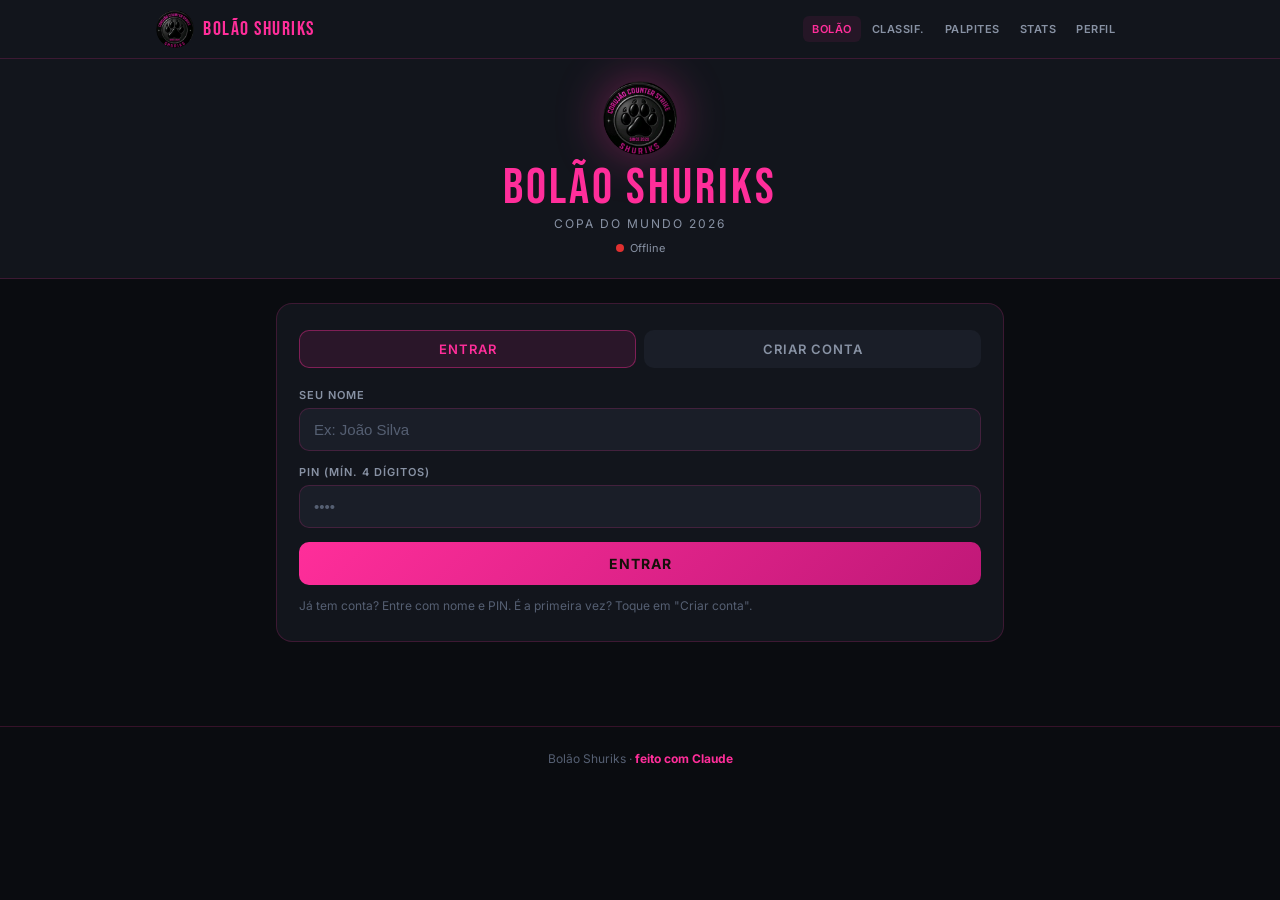
==== index.html @ 7de05592 "Add files via upload" ====
<!DOCTYPE html>
<html lang="pt-BR">
<head>
<meta charset="UTF-8">
<meta name="viewport" content="width=device-width, initial-scale=1.0">
<title>Bolão Shuriks</title>
<link href="https://fonts.googleapis.com/css2?family=Bebas+Neue&family=Inter:wght@400;500;600;700&family=Oswald:wght@400;500;600;700&display=swap" rel="stylesheet">
<style>
:root{
  --gold:#FF2E9A;--gold-light:#FF6FC0;--gold-dark:#C01878;
  --bg:#0a0c10;--bg2:#12151c;--bg3:#1a1e28;--bg4:#222738;
  --border:rgba(255,46,154,0.18);--border-strong:rgba(255,46,154,0.4);
  --text:#f0f0f0;--text-muted:#8892a4;--text-dim:#555f72;
  --green:#22c55e;--red:#e03030;
}
*,*::before,*::after{box-sizing:border-box;margin:0;padding:0}
body{background:var(--bg);color:var(--text);font-family:'Inter',sans-serif;min-height:100vh}
.site-header{background:var(--bg2);border-bottom:1px solid var(--border);position:sticky;top:0;z-index:100}
.header-inner{max-width:1000px;margin:0 auto;padding:0 16px;display:flex;align-items:center;justify-content:space-between;height:58px}
.logo{display:flex;align-items:center;gap:9px;text-decoration:none}
.logo-img{width:38px;height:38px;border-radius:50%;object-fit:cover}
.logo-text{font-family:'Bebas Neue',sans-serif;font-size:20px;letter-spacing:1.5px;color:var(--gold)}
nav{display:flex;gap:2px}
nav a{color:var(--text-muted);text-decoration:none;font-size:11px;font-weight:600;padding:6px 9px;border-radius:6px;text-transform:uppercase;letter-spacing:.5px}
nav a:hover,nav a.active{color:var(--gold);background:rgba(255,46,154,0.08)}

.hero{background:var(--bg2);border-bottom:1px solid var(--border);padding:22px 20px;text-align:center}
.hero-logo{width:74px;height:74px;border-radius:50%;object-fit:cover;margin:0 auto 8px;display:block;filter:drop-shadow(0 0 24px rgba(255,46,154,.4))}
.hero-title{font-family:'Bebas Neue',sans-serif;font-size:clamp(30px,6vw,50px);letter-spacing:3px;color:var(--gold);line-height:1}
.hero-sub{font-size:12px;color:var(--text-muted);letter-spacing:2px;text-transform:uppercase;margin-top:3px}
.live-badge{display:inline-flex;align-items:center;gap:6px;font-size:11px;color:var(--text-muted);margin-top:10px}
.live-dot{width:8px;height:8px;border-radius:50%;background:#555}

.main{max-width:760px;margin:0 auto;padding:24px 16px 60px}

.auth-card{background:var(--bg2);border:1px solid var(--border);border-radius:16px;padding:26px 22px;margin-bottom:24px}
.auth-tabs{display:flex;gap:8px;margin-bottom:20px}
.auth-tab{flex:1;text-align:center;padding:10px;border-radius:10px;font-size:13px;font-weight:600;text-transform:uppercase;letter-spacing:1px;cursor:pointer;background:var(--bg3);color:var(--text-muted);border:1px solid transparent}
.auth-tab.active{background:rgba(255,46,154,0.1);color:var(--gold);border-color:var(--border-strong)}
.field{margin-bottom:14px}
.field label{font-size:11px;font-weight:600;letter-spacing:1px;text-transform:uppercase;color:var(--text-muted);display:block;margin-bottom:6px}
.field input{width:100%;background:var(--bg3);border:1px solid var(--border);border-radius:10px;padding:12px 14px;color:var(--text);font-size:15px;outline:none}
.field input:focus{border-color:var(--border-strong)}
.field input::placeholder{color:var(--text-dim)}
.btn{width:100%;background:linear-gradient(135deg,var(--gold),var(--gold-dark));color:#15110a;border:none;border-radius:10px;padding:13px;font-size:14px;font-weight:700;text-transform:uppercase;letter-spacing:1px;cursor:pointer;font-family:'Inter',sans-serif}
.btn:disabled{opacity:.5;cursor:default}
.btn-ghost{background:none;border:1px solid var(--border);color:var(--text-muted)}
.auth-hint{font-size:12px;color:var(--text-dim);margin-top:12px;line-height:1.5}

.user-banner{display:flex;align-items:center;justify-content:space-between;background:var(--bg2);border:1px solid var(--border);border-radius:14px;padding:13px 16px;margin-bottom:14px}
.user-info{display:flex;align-items:center;gap:11px}
.user-avatar{width:40px;height:40px;border-radius:50%;background:var(--bg4);display:flex;align-items:center;justify-content:center;font-family:'Oswald',sans-serif;font-weight:700;color:var(--gold);font-size:14px;overflow:hidden}
.user-avatar img{width:100%;height:100%;object-fit:cover}
.user-nome{font-weight:600;font-size:15px}
.user-sub{font-size:12px;color:var(--text-muted)}
.btn-sair{background:none;border:1px solid var(--border);color:var(--text-muted);border-radius:8px;padding:7px 13px;font-size:12px;cursor:pointer}

.countdown{background:linear-gradient(135deg,rgba(255,46,154,.12),rgba(255,46,154,.03));border:1px solid var(--border-strong);border-radius:12px;padding:12px 16px;margin-bottom:16px;display:flex;align-items:center;justify-content:space-between;gap:10px}
.cd-l{font-size:11px;color:var(--text-muted);text-transform:uppercase;letter-spacing:1px}
.cd-jogo{font-size:13px;font-weight:600;margin-top:2px}
.cd-time{font-family:'Bebas Neue',sans-serif;font-size:30px;color:var(--gold);line-height:1;letter-spacing:1px;white-space:nowrap}
.regras{background:var(--bg2);border:1px solid var(--border);border-radius:12px;padding:0 16px;margin-bottom:16px}
.regras summary{cursor:pointer;padding:13px 0;font-size:13px;font-weight:600;color:var(--gold);list-style:none}
.regras summary::-webkit-details-marker{display:none}
.regras ul{margin:0 0 14px 18px;padding:0}
.regras li{font-size:13px;color:var(--text-muted);line-height:1.6;margin-bottom:4px}
.regras li strong{color:var(--text)}

.filtros{display:flex;gap:7px;flex-wrap:wrap;margin-bottom:16px;align-items:center}
.chip{padding:7px 13px;border-radius:20px;font-size:12px;font-weight:600;cursor:pointer;background:var(--bg3);color:var(--text-muted);border:1px solid transparent}
.chip.active{background:rgba(255,46,154,0.12);color:var(--gold);border-color:var(--border-strong)}
.chip .cnt{opacity:.7;font-weight:400}
.sel-rod{margin-left:auto;background:var(--bg3);border:1px solid var(--border);border-radius:20px;padding:7px 12px;color:var(--text);font-size:12px;outline:none}

.jogo-card{background:var(--bg2);border:1px solid var(--border);border-radius:12px;padding:13px 15px;margin-bottom:10px;transition:border-color .15s}
.jogo-card.clik{cursor:pointer}
.jogo-card.clik:hover{border-color:var(--border-strong)}
.jogo-top{display:flex;justify-content:space-between;align-items:center;margin-bottom:10px}
.jogo-meta{font-size:11px;color:var(--text-muted);letter-spacing:.3px}
.jogo-status{font-size:10px;font-weight:700;text-transform:uppercase;letter-spacing:1px;padding:3px 8px;border-radius:20px}
.st-aberto{background:rgba(34,197,94,0.12);color:var(--green)}
.st-feito{background:rgba(255,46,154,0.12);color:var(--gold)}
.st-fechado{background:rgba(136,146,164,0.12);color:var(--text-muted)}
.jogo-times{display:grid;grid-template-columns:1fr auto 1fr;align-items:center;gap:10px}
.time{display:flex;align-items:center;gap:8px;min-width:0}
.time.t2{flex-direction:row-reverse;text-align:right}
.time img{width:26px;height:auto;border-radius:2px;flex-shrink:0}
.time-nome{font-size:14px;font-weight:500;white-space:nowrap;overflow:hidden;text-overflow:ellipsis}
.jogo-vs{font-family:'Bebas Neue',sans-serif;font-size:16px;color:var(--text-dim)}
.jogo-meu-palpite{margin-top:10px;font-size:12px;color:var(--gold);text-align:center;font-weight:600}
.jogo-meu-palpite .edit{color:var(--text-muted);font-weight:400}
.empty{text-align:center;color:var(--text-muted);padding:30px;font-size:14px}
.sec-title{font-family:'Oswald',sans-serif;font-size:16px;font-weight:600;margin:22px 0 10px;display:flex;align-items:center;gap:8px}
.sec-title::before{content:'';width:3px;height:16px;background:var(--gold);border-radius:2px}

.overlay{position:fixed;inset:0;background:rgba(0,0,0,.8);z-index:200;display:none;align-items:center;justify-content:center;padding:18px}
.overlay.open{display:flex}
.modal{background:var(--bg2);border:1px solid var(--border-strong);border-radius:16px;width:100%;max-width:420px;padding:24px;animation:up .2s ease}
@keyframes up{from{transform:translateY(16px);opacity:0}to{transform:translateY(0);opacity:1}}
.modal-times{display:grid;grid-template-columns:1fr auto 1fr;align-items:center;gap:8px;margin:8px 0 22px}
.modal-time{text-align:center}
.modal-time img{width:46px;height:auto;border-radius:3px;margin-bottom:6px}
.modal-time-nome{font-size:13px;font-weight:600}
.placar-inputs{display:flex;align-items:center;justify-content:center;gap:14px;margin-bottom:22px}
.placar-input{width:64px;height:72px;text-align:center;font-family:'Bebas Neue',sans-serif;font-size:42px;background:var(--bg3);border:1px solid var(--border);border-radius:12px;color:var(--gold);outline:none}
.placar-input:focus{border-color:var(--gold)}
.placar-x{font-family:'Bebas Neue',sans-serif;font-size:28px;color:var(--text-dim)}
.modal-titulo{font-family:'Oswald',sans-serif;font-size:18px;font-weight:600;text-align:center;color:var(--gold);margin-bottom:4px}
.modal-meta{font-size:12px;color:var(--text-muted);text-align:center;margin-bottom:8px}
.modal-btns{display:flex;gap:10px}

.toast{position:fixed;bottom:24px;left:50%;transform:translateX(-50%) translateY(20px);background:var(--bg4);border:1px solid var(--border);color:var(--text);padding:13px 20px;border-radius:10px;font-size:14px;z-index:300;opacity:0;transition:all .25s;pointer-events:none;max-width:90vw;text-align:center}
.toast.show{opacity:1;transform:translateX(-50%) translateY(0)}
.toast.error{border-color:var(--red);color:#ffb4b4}
.toast.ok{border-color:var(--green);color:#b4ffc4}
footer{border-top:1px solid var(--border);text-align:center;padding:24px;font-size:12px;color:var(--text-dim)}
@media(max-width:520px){nav a.opt{display:none}.time-nome{font-size:13px}}
</style>
</head>
<body>
<header class="site-header">
  <div class="header-inner">
    <a class="logo" href="index.html"><img class="logo-img" src="shuriks-logo.png" alt="Shuriks"><div class="logo-text" id="logo-text">Bolão Shuriks</div></a>
    <nav>
      <a href="index.html" class="active">Bolão</a>
      <a href="home.html" class="opt">Classif.</a>
      <a href="palpites.html" class="opt">Palpites</a>
      <a href="stats.html" class="opt">Stats</a>
      <a href="perfil.html" class="opt">Perfil</a>
    </nav>
  </div>
</header>

<section class="hero">
  <img class="hero-logo" src="shuriks-logo.png" alt="Shuriks">
  <div class="hero-title" id="hero-title">Bolão Shuriks</div>
  <div class="hero-sub">Copa do Mundo 2026</div>
  <div class="live-badge"><span class="live-dot"></span><span id="live-text">Conectando...</span></div>
</section>

<div class="main">
  <div id="auth-area" class="auth-card">
    <div class="auth-tabs">
      <div class="auth-tab active" id="tab-login" onclick="trocarTab('login')">Entrar</div>
      <div class="auth-tab" id="tab-reg" onclick="trocarTab('reg')">Criar conta</div>
    </div>
    <div class="field"><label>Seu nome</label><input id="in-nome" placeholder="Ex: João Silva" autocomplete="off"></div>
    <div class="field"><label>PIN (mín. 4 dígitos)</label><input id="in-pin" type="password" inputmode="numeric" placeholder="••••" autocomplete="off"></div>
    <button class="btn" id="btn-auth" onclick="enviarAuth()">Entrar</button>
    <div class="auth-hint" id="auth-hint">Já tem conta? Entre com nome e PIN. É a primeira vez? Toque em "Criar conta".</div>
  </div>

  <div id="logged-area" style="display:none">
    <div class="user-banner">
      <div class="user-info">
        <div class="user-avatar" id="user-avatar">?</div>
        <div><div class="user-nome" id="user-nome">—</div><div class="user-sub" id="user-sub">conectado</div></div>
      </div>
      <button class="btn-sair" onclick="sair()">Sair</button>
    </div>

    <details class="regras">
      <summary>📋 Como funciona o bolão (toque pra abrir)</summary>
      <ul>
        <li>Você pode <strong>editar seu palpite até o jogo começar</strong>. Depois que apita, trava.</li>
        <li>Os <strong>palpites dos outros só aparecem depois</strong> que o jogo fecha.</li>
        <li><strong>Placar exato = 7 pontos</strong> · acertar só o vencedor/empate = <strong>3</strong> · cada gol certo de um time = <strong>+1</strong>.</li>
        <li>A classificação <strong>vale a partir do dia 18/06</strong> (1º jogo que conta: Tchéquia × África do Sul).</li>
      </ul>
    </details>

    <div id="countdown" class="countdown" style="display:none">
      <div><div class="cd-l">Fecha em</div><div class="cd-jogo" id="cd-jogo">—</div></div>
      <div class="cd-time" id="cd-time">--:--:--</div>
    </div>

    <div class="filtros">
      <div class="chip active" data-f="pendentes" onclick="setFiltro('pendentes')">Pendentes <span class="cnt" id="c-pend"></span></div>
      <div class="chip" data-f="abertos" onclick="setFiltro('abertos')">Abertos <span class="cnt" id="c-abert"></span></div>
      <div class="chip" data-f="fechados" onclick="setFiltro('fechados')">Encerrados</div>
      <select class="sel-rod" id="sel-rod" onchange="renderJogos()">
        <option value="0">Todas rodadas</option>
        <option value="1">Rodada 1</option>
        <option value="2">Rodada 2</option>
        <option value="3">Rodada 3</option>
      </select>
    </div>

    <div id="lista-jogos"></div>
  </div>
</div>

<div class="overlay" id="overlay" onclick="fecharModal(event)">
  <div class="modal">
    <div class="modal-titulo" id="m-titulo">Seu palpite</div>
    <div class="modal-meta" id="m-meta">—</div>
    <div class="modal-times">
      <div class="modal-time"><img id="m-flag1"><div class="modal-time-nome" id="m-nome1"></div></div>
      <div class="placar-x">×</div>
      <div class="modal-time"><img id="m-flag2"><div class="modal-time-nome" id="m-nome2"></div></div>
    </div>
    <div class="placar-inputs">
      <input class="placar-input" id="m-g1" type="number" min="0" max="20" value="0">
      <div class="placar-x">×</div>
      <input class="placar-input" id="m-g2" type="number" min="0" max="20" value="0">
    </div>
    <div class="modal-btns">
      <button class="btn btn-ghost" onclick="fecharModalBtn()">Cancelar</button>
      <button class="btn" id="m-confirmar" onclick="confirmarPalpite()">Confirmar</button>
    </div>
  </div>
</div>

<div class="toast" id="toast"></div>
<footer>Bolão Shuriks · <strong style="color:var(--gold)">feito com Claude</strong></footer>

<script>
const SHEETS_URL = 'https://script.google.com/macros/s/AKfycbyr5fXwBeGQKntrZv4L6WjkCSCYG5d3rlIrV85_i_wO_VZpb-SVhRmub7aVYCj0KPMDtA/exec';
const FLAGS = {
  'México':'mx','África do Sul':'za','Coreia do Sul':'kr','Canadá':'ca','Estados Unidos':'us',
  'Paraguai':'py','Austrália':'au','Catar':'qa','Suíça':'ch','Brasil':'br','Marrocos':'ma',
  'Haiti':'ht','Escócia':'gb-sct','Alemanha':'de','Curaçao':'cw','Holanda':'nl','Japão':'jp',
  'Costa do Marfim':'ci','Equador':'ec','Tunísia':'tn','Espanha':'es','Cabo Verde':'cv',
  'Bélgica':'be','Egito':'eg','Arábia Saudita':'sa','Uruguai':'uy','Irã':'ir','Nova Zelândia':'nz',
  'Argentina':'ar','Argélia':'dz','França':'fr','Senegal':'sn','Noruega':'no','Áustria':'at',
  'Jordânia':'jo','Portugal':'pt','Inglaterra':'gb-eng','Croácia':'hr','Gana':'gh','Panamá':'pa',
  'Uzbequistão':'uz','Colômbia':'co','Itália':'it','Iraque':'iq','Dinamarca':'dk','Suécia':'se',
  'Polônia':'pl','Tchéquia':'cz','Bósnia e Herzegovina':'ba','Turquia':'tr','Bolívia':'bo',
  'Nova Caledônia':'nc','Jamaica':'jm','RD Congo':'cd',
};
function flag(t,s=26){const c=FLAGS[(t||'').trim()];if(!c)return `<span style="display:inline-block;width:${s}px;text-align:center;font-size:${s-4}px">🏳️</span>`;return `<img src="https://flagcdn.com/w40/${c}.png" style="width:${s}px;height:auto;border-radius:2px">`;}
function flagSrc(t){const c=FLAGS[(t||'').trim()];return c?`https://flagcdn.com/w80/${c}.png`:'';}
function esc(s){return String(s==null?'':s).replace(/[&<>"']/g,c=>({'&':'&amp;','<':'&lt;','>':'&gt;','"':'&quot;',"'":'&#39;'}[c]));}
function fotoSafe(f){f=String(f||'');return /^data:image\//.test(f)||/^https:\/\//.test(f)?f:'';}
function initials(n){const p=String(n||'').trim().split(' ');return ((p[0][0]||'?')+(p[1]?p[1][0]:'')).toUpperCase();}

let JOGOS=[], PALPITES=[], usuario=JSON.parse(localStorage.getItem('bolao_user')||'null');
let modoAuth='login', jogoAtivo=null, filtro='pendentes', cdInterval=null;

function trocarTab(m){modoAuth=m;
  document.getElementById('tab-login').classList.toggle('active',m==='login');
  document.getElementById('tab-reg').classList.toggle('active',m==='reg');
  document.getElementById('btn-auth').textContent=m==='login'?'Entrar':'Criar conta';
  document.getElementById('auth-hint').innerHTML=m==='login'?'Já tem conta? Entre com nome e PIN.':'Escolha um nome e um PIN só seu (4+ dígitos).<br><strong style="color:var(--gold)">⚠️ Use um PIN simples só deste bolão</strong> — nunca a senha do seu banco, e-mail ou redes sociais.';
}
function nomeOk(n){return n.length>=2 && n.length<=24 && !/[<>"'`\\]/.test(n);}
async function enviarAuth(){
  const nome=document.getElementById('in-nome').value.trim();
  const pin=document.getElementById('in-pin').value.trim();
  if(!nomeOk(nome)){toast('Nome inválido: use de 2 a 24 caracteres, sem símbolos.','error');return;}
  if(pin.length<4){toast('PIN precisa de pelo menos 4 dígitos.','error');return;}
  const btn=document.getElementById('btn-auth');btn.disabled=true;btn.textContent='...';
  const r=await post({action:modoAuth==='login'?'login':'registrar',nome,pin});
  btn.disabled=false;btn.textContent=modoAuth==='login'?'Entrar':'Criar conta';
  if(!r.ok){toast(r.erro||'Erro.','error');return;}
  usuario={nome:r.nome||nome,pin,foto:r.foto||''};
  localStorage.setItem('bolao_user',JSON.stringify(usuario));
  toast(modoAuth==='login'?'Bem-vindo de volta!':'Conta criada!','ok');
  await carregar(); renderLogado();
}
function sair(){usuario=null;localStorage.removeItem('bolao_user');
  document.getElementById('logged-area').style.display='none';
  document.getElementById('auth-area').style.display='block';
  document.getElementById('in-nome').value='';document.getElementById('in-pin').value='';
}

async function carregar(){
  try{
    const res=await fetch(SHEETS_URL); const d=await res.json();
    JOGOS=d.jogos||[]; PALPITES=d.palpites||[];
    if(d.config&&d.config.titulo){document.getElementById('hero-title').textContent=d.config.titulo;document.getElementById('logo-text').textContent=d.config.titulo;}
    setLive(true);
    if(usuario){renderJogos();atualizarContagem();}
  }catch(e){setLive(false);console.warn(e);}
}
function setLive(ok){document.querySelector('.live-dot').style.background=ok?'#22c55e':'#e03030';document.getElementById('live-text').textContent=ok?'Sincronizado':'Offline';}
async function post(body){
  try{const res=await fetch(SHEETS_URL,{method:'POST',headers:{'Content-Type':'text/plain'},body:JSON.stringify(body)});return await res.json();}
  catch(e){return {ok:false,erro:'Sem conexão com o servidor.'};}
}

function renderLogado(){
  document.getElementById('auth-area').style.display='none';
  document.getElementById('logged-area').style.display='block';
  document.getElementById('user-nome').textContent=usuario.nome;
  const av=document.getElementById('user-avatar');
  av.innerHTML=(fotoSafe(usuario.foto)?`<img src="${fotoSafe(usuario.foto)}">`:esc(initials(usuario.nome)));
  renderJogos();
  if(cdInterval)clearInterval(cdInterval);
  cdInterval=setInterval(atualizarContagem,1000);
  atualizarContagem();
}
function meuPalpite(num){return PALPITES.find(p=>String(p.jogo)===String(num)&&p.nome.toLowerCase()===usuario.nome.toLowerCase());}

function setFiltro(f){filtro=f;document.querySelectorAll('.chip').forEach(c=>c.classList.toggle('active',c.dataset.f===f));renderJogos();}

function cardJogo(j){
  const mp=meuPalpite(j.num);
  let statusHtml,palpiteHtml='',clik=false;
  if(j.aberto){
    if(mp){statusHtml='<span class="jogo-status st-feito">Palpitado</span>';
      palpiteHtml=`<div class="jogo-meu-palpite">Seu palpite: ${mp.gol1} × ${mp.gol2} <span class="edit">· toque pra editar</span></div>`;clik=true;}
    else{statusHtml='<span class="jogo-status st-aberto">Aberto</span>';clik=true;}
  }else{
    const fim=(j.placar1!==null&&j.placar2!==null);
    statusHtml=`<span class="jogo-status st-fechado">${fim?'Encerrado':'Fechado'}</span>`;
    const placar=fim?` · ${j.placar1} × ${j.placar2}`:'';
    if(mp)palpiteHtml=`<div class="jogo-meu-palpite">Seu palpite: ${mp.gol1} × ${mp.gol2}${placar}</div>`;
  }
  return `<div class="jogo-card ${clik?'clik':''}" ${clik?`onclick="abrirModal(${j.num})"`:''}>
    <div class="jogo-top"><span class="jogo-meta">Jogo ${j.num} · R${j.rodada} · ${j.data} · ${j.hora}</span>${statusHtml}</div>
    <div class="jogo-times">
      <div class="time t1">${flag(j.time1)}<span class="time-nome">${esc(j.time1)}</span></div>
      <span class="jogo-vs">×</span>
      <div class="time t2">${flag(j.time2)}<span class="time-nome">${esc(j.time2)}</span></div>
    </div>${palpiteHtml}</div>`;
}

function renderJogos(){
  const rod=parseInt(document.getElementById('sel-rod').value)||0;
  const abertos=JOGOS.filter(j=>j.aberto);
  const pendentes=abertos.filter(j=>!meuPalpite(j.num));
  document.getElementById('c-pend').textContent=pendentes.length?`(${pendentes.length})`:'';
  document.getElementById('c-abert').textContent=abertos.length?`(${abertos.length})`:'';

  let lista;
  if(filtro==='pendentes') lista=pendentes;
  else if(filtro==='abertos') lista=abertos;
  else lista=JOGOS.filter(j=>!j.aberto);
  if(rod) lista=lista.filter(j=>j.rodada===rod);

  const vazio={pendentes:'Você está em dia! Nenhum palpite pendente. 🎉',abertos:'Nenhum jogo aberto agora.',fechados:'Nenhum jogo encerrado ainda.'}[filtro];
  document.getElementById('lista-jogos').innerHTML = lista.length?lista.map(cardJogo).join(''):`<div class="empty">${vazio}</div>`;
}

function atualizarContagem(){
  const cd=document.getElementById('countdown');
  const prox=JOGOS.filter(j=>j.aberto&&j.kickoff).map(j=>({j,t:new Date(j.kickoff).getTime()})).filter(o=>o.t>Date.now()).sort((a,b)=>a.t-b.t)[0];
  if(!prox){cd.style.display='none';return;}
  cd.style.display='flex';
  document.getElementById('cd-jogo').textContent=`${prox.j.time1} × ${prox.j.time2}`;
  let s=Math.floor((prox.t-Date.now())/1000);
  const h=String(Math.floor(s/3600)).padStart(2,'0');s%=3600;
  const m=String(Math.floor(s/60)).padStart(2,'0');const ss=String(s%60).padStart(2,'0');
  document.getElementById('cd-time').textContent=`${h}:${m}:${ss}`;
}

function abrirModal(num){
  jogoAtivo=JOGOS.find(j=>j.num===num); if(!jogoAtivo||!jogoAtivo.aberto)return;
  const mp=meuPalpite(num);
  document.getElementById('m-titulo').textContent=mp?'Editar palpite':'Seu palpite';
  document.getElementById('m-meta').textContent=`Jogo ${jogoAtivo.num} · ${jogoAtivo.data} · ${jogoAtivo.hora}`;
  document.getElementById('m-flag1').src=flagSrc(jogoAtivo.time1);
  document.getElementById('m-flag2').src=flagSrc(jogoAtivo.time2);
  document.getElementById('m-nome1').textContent=jogoAtivo.time1;
  document.getElementById('m-nome2').textContent=jogoAtivo.time2;
  document.getElementById('m-g1').value=mp?mp.gol1:0;
  document.getElementById('m-g2').value=mp?mp.gol2:0;
  document.getElementById('overlay').classList.add('open');
}
function fecharModal(e){if(e.target===document.getElementById('overlay'))fecharModalBtn();}
function fecharModalBtn(){document.getElementById('overlay').classList.remove('open');}

async function confirmarPalpite(){
  if(!jogoAtivo||!usuario)return;
  const g1=parseInt(document.getElementById('m-g1').value)||0;
  const g2=parseInt(document.getElementById('m-g2').value)||0;
  const btn=document.getElementById('m-confirmar');btn.disabled=true;btn.textContent='Enviando...';
  const r=await post({action:'palpite',nome:usuario.nome,pin:usuario.pin,jogo:jogoAtivo.num,gol1:g1,gol2:g2});
  btn.disabled=false;btn.textContent='Confirmar';
  if(!r.ok){toast(r.erro||'Erro ao enviar.','error');return;}
  const ex=meuPalpite(jogoAtivo.num);
  if(ex){ex.gol1=g1;ex.gol2=g2;} else PALPITES.push({nome:usuario.nome,jogo:jogoAtivo.num,gol1:g1,gol2:g2});
  fecharModalBtn();
  toast(r.atualizado?'Palpite atualizado! ✅':'Palpite registrado! ✅','ok');
  renderJogos();
}

let toastT;
function toast(msg,tipo){const t=document.getElementById('toast');t.textContent=msg;t.className='toast show '+(tipo||'');clearTimeout(toastT);toastT=setTimeout(()=>t.className='toast',2800);}

(async function(){
  if(SHEETS_URL.startsWith('COLE_AQUI')){document.getElementById('live-text').textContent='Falta configurar a URL do script';return;}
  await carregar();
  if(usuario)renderLogado();
  setInterval(carregar,60000);
})();
</script>
</body>
</html>
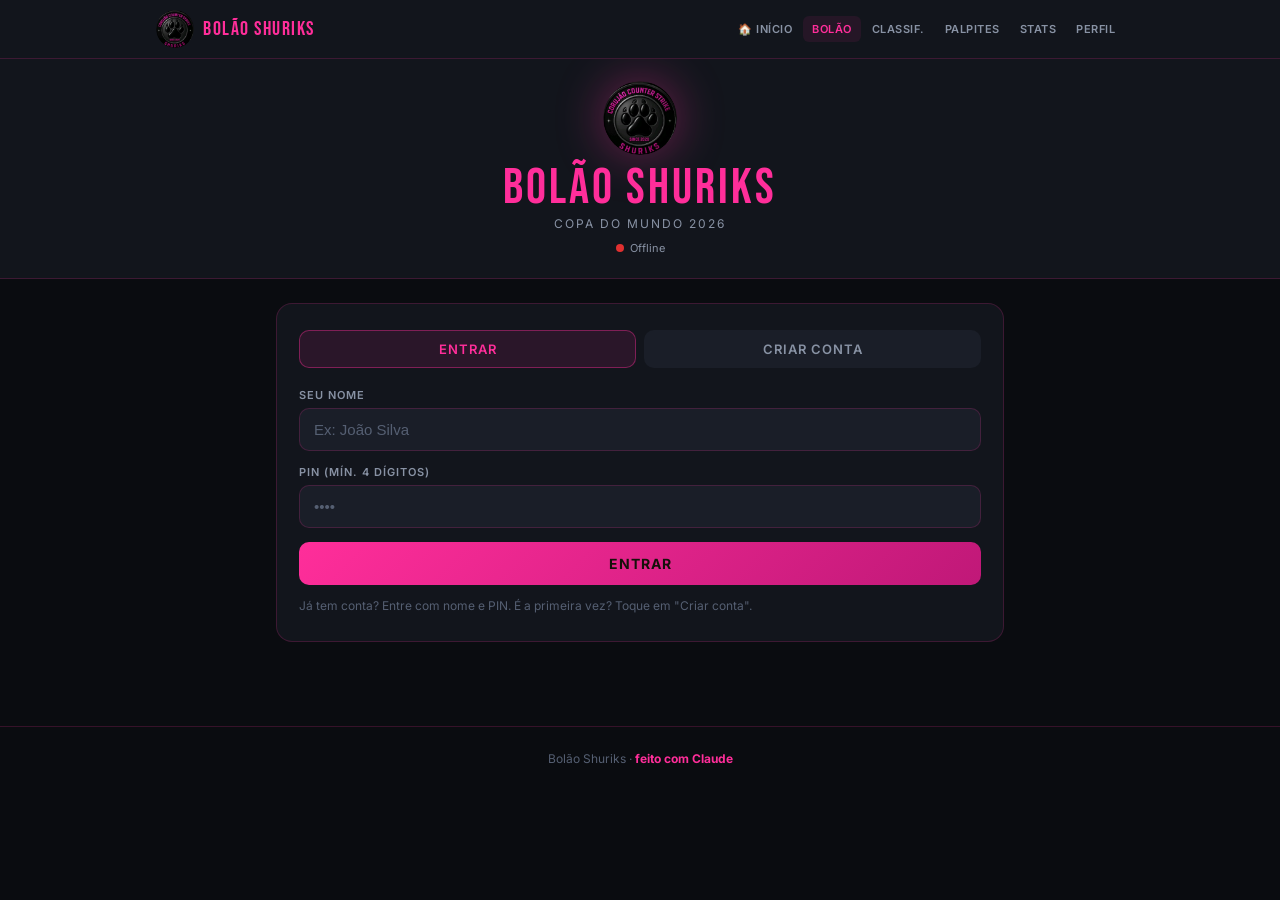
==== commit d328357e: "Add files via upload" ====
--- a/index.html
+++ b/index.html
@@ -65,6 +65,12 @@
 .regras ul{margin:0 0 14px 18px;padding:0}
 .regras li{font-size:13px;color:var(--text-muted);line-height:1.6;margin-bottom:4px}
 .regras li strong{color:var(--text)}
+.ao-vivo-sec{margin-bottom:8px}
+.jogo-card.vivo{border-color:rgba(224,48,48,.5);background:linear-gradient(135deg,rgba(224,48,48,.06),var(--bg2))}
+.vivo-badge{display:inline-flex;align-items:center;gap:5px;font-size:10px;font-weight:700;text-transform:uppercase;letter-spacing:1px;padding:3px 9px;border-radius:20px;background:rgba(224,48,48,.16);color:#ff6b6b}
+.vivo-dot{width:7px;height:7px;border-radius:50%;background:#e03030;animation:pulse 1s infinite}
+@keyframes pulse{0%,100%{opacity:1;transform:scale(1)}50%{opacity:.3;transform:scale(.8)}}
+.placar-vivo{font-family:'Bebas Neue',sans-serif;font-size:30px;color:#fff;letter-spacing:1px;white-space:nowrap;text-align:center}
 
 .filtros{display:flex;gap:7px;flex-wrap:wrap;margin-bottom:16px;align-items:center}
 .chip{padding:7px 13px;border-radius:20px;font-size:12px;font-weight:600;cursor:pointer;background:var(--bg3);color:var(--text-muted);border:1px solid transparent}
@@ -81,6 +87,7 @@
 .st-aberto{background:rgba(34,197,94,0.12);color:var(--green)}
 .st-feito{background:rgba(255,46,154,0.12);color:var(--gold)}
 .st-fechado{background:rgba(136,146,164,0.12);color:var(--text-muted)}
+.st-confirmar{background:rgba(245,180,40,0.14);color:#f5c453}
 .jogo-times{display:grid;grid-template-columns:1fr auto 1fr;align-items:center;gap:10px}
 .time{display:flex;align-items:center;gap:8px;min-width:0}
 .time.t2{flex-direction:row-reverse;text-align:right}
@@ -114,7 +121,7 @@
 .toast.error{border-color:var(--red);color:#ffb4b4}
 .toast.ok{border-color:var(--green);color:#b4ffc4}
 footer{border-top:1px solid var(--border);text-align:center;padding:24px;font-size:12px;color:var(--text-dim)}
-@media(max-width:520px){nav a.opt{display:none}.time-nome{font-size:13px}}
+@media(max-width:520px){.header-inner{height:auto;flex-wrap:wrap;padding:8px 16px;row-gap:6px}nav{width:100%;justify-content:space-between;gap:3px;overflow-x:auto}nav a{padding:6px 6px;font-size:10.5px;white-space:nowrap}.time-nome{font-size:13px}}
 </style>
 </head>
 <body>
@@ -122,6 +129,7 @@
   <div class="header-inner">
     <a class="logo" href="index.html"><img class="logo-img" src="shuriks-logo.png" alt="Shuriks"><div class="logo-text" id="logo-text">Bolão Shuriks</div></a>
     <nav>
+      <a href="inicio.html" class="opt">🏠 Início</a>
       <a href="index.html" class="active">Bolão</a>
       <a href="home.html" class="opt">Classif.</a>
       <a href="palpites.html" class="opt">Palpites</a>
@@ -168,6 +176,8 @@
         <li>A classificação <strong>vale a partir do dia 18/06</strong> (1º jogo que conta: Tchéquia × África do Sul).</li>
       </ul>
     </details>
+
+    <div id="ao-vivo-sec" class="ao-vivo-sec"></div>
 
     <div id="countdown" class="countdown" style="display:none">
       <div><div class="cd-l">Fecha em</div><div class="cd-jogo" id="cd-jogo">—</div></div>
@@ -255,8 +265,7 @@
   if(!r.ok){toast(r.erro||'Erro.','error');return;}
   usuario={nome:r.nome||nome,pin,foto:r.foto||''};
   localStorage.setItem('bolao_user',JSON.stringify(usuario));
-  toast(modoAuth==='login'?'Bem-vindo de volta!':'Conta criada!','ok');
-  await carregar(); renderLogado();
+  location.href='inicio.html';
 }
 function sair(){usuario=null;localStorage.removeItem('bolao_user');
   document.getElementById('logged-area').style.display='none';
@@ -264,14 +273,15 @@
   document.getElementById('in-nome').value='';document.getElementById('in-pin').value='';
 }
 
+let jaCarregou=false;
 async function carregar(){
   try{
     const res=await fetch(SHEETS_URL); const d=await res.json();
     JOGOS=d.jogos||[]; PALPITES=d.palpites||[];
     if(d.config&&d.config.titulo){document.getElementById('hero-title').textContent=d.config.titulo;document.getElementById('logo-text').textContent=d.config.titulo;}
-    setLive(true);
+    jaCarregou=true; setLive(true);
     if(usuario){renderJogos();atualizarContagem();}
-  }catch(e){setLive(false);console.warn(e);}
+  }catch(e){if(!jaCarregou)setLive(false);console.warn(e);}
 }
 function setLive(ok){document.querySelector('.live-dot').style.background=ok?'#22c55e':'#e03030';document.getElementById('live-text').textContent=ok?'Sincronizado':'Offline';}
 async function post(body){
@@ -303,8 +313,12 @@
     else{statusHtml='<span class="jogo-status st-aberto">Aberto</span>';clik=true;}
   }else{
     const fim=(j.placar1!==null&&j.placar2!==null);
-    statusHtml=`<span class="jogo-status st-fechado">${fim?'Encerrado':'Fechado'}</span>`;
-    const placar=fim?` · ${j.placar1} × ${j.placar2}`:'';
+    if(fim && !j.confirmado){
+      statusHtml='<span class="jogo-status st-confirmar">⏳ A confirmar</span>';
+    }else{
+      statusHtml=`<span class="jogo-status st-fechado">${fim?'Encerrado':'Fechado'}</span>`;
+    }
+    const placar=fim?` · ${j.placar1} × ${j.placar2}${(fim&&!j.confirmado)?' (a confirmar)':''}`:'';
     if(mp)palpiteHtml=`<div class="jogo-meu-palpite">Seu palpite: ${mp.gol1} × ${mp.gol2}${placar}</div>`;
   }
   return `<div class="jogo-card ${clik?'clik':''}" ${clik?`onclick="abrirModal(${j.num})"`:''}>
@@ -326,11 +340,29 @@
   let lista;
   if(filtro==='pendentes') lista=pendentes;
   else if(filtro==='abertos') lista=abertos;
-  else lista=JOGOS.filter(j=>!j.aberto);
+  else lista=JOGOS.filter(j=>!j.aberto && j.status!=='ao vivo');
   if(rod) lista=lista.filter(j=>j.rodada===rod);
 
   const vazio={pendentes:'Você está em dia! Nenhum palpite pendente. 🎉',abertos:'Nenhum jogo aberto agora.',fechados:'Nenhum jogo encerrado ainda.'}[filtro];
   document.getElementById('lista-jogos').innerHTML = lista.length?lista.map(cardJogo).join(''):`<div class="empty">${vazio}</div>`;
+  renderAoVivo();
+}
+
+function renderAoVivo(){
+  const vivos=JOGOS.filter(j=>j.status==='ao vivo');
+  const el=document.getElementById('ao-vivo-sec');
+  if(!vivos.length){el.innerHTML='';return;}
+  el.innerHTML='<div class="sec-title" style="color:#ff6b6b">🔴 Ao vivo agora</div>'+vivos.map(j=>{
+    const s1=j.vivo1==null?0:j.vivo1, s2=j.vivo2==null?0:j.vivo2;
+    const min=j.minuto?(/^\d+$/.test(j.minuto)?j.minuto+"'":esc(j.minuto)):'';
+    return `<div class="jogo-card vivo">
+      <div class="jogo-top"><span class="jogo-meta">Jogo ${j.num} · R${j.rodada}</span><span class="vivo-badge"><span class="vivo-dot"></span>Ao vivo ${min}</span></div>
+      <div class="jogo-times">
+        <div class="time t1">${flag(j.time1)}<span class="time-nome">${esc(j.time1)}</span></div>
+        <span class="placar-vivo">${s1} × ${s2}</span>
+        <div class="time t2">${flag(j.time2)}<span class="time-nome">${esc(j.time2)}</span></div>
+      </div></div>`;
+  }).join('');
 }
 
 function atualizarContagem(){
@@ -381,9 +413,9 @@
 
 (async function(){
   if(SHEETS_URL.startsWith('COLE_AQUI')){document.getElementById('live-text').textContent='Falta configurar a URL do script';return;}
+  if(usuario)renderLogado();   // mostra a área logada NA HORA (sem flash de login no celular)
   await carregar();
-  if(usuario)renderLogado();
-  setInterval(carregar,60000);
+  setInterval(carregar,30000);
 })();
 </script>
 </body>
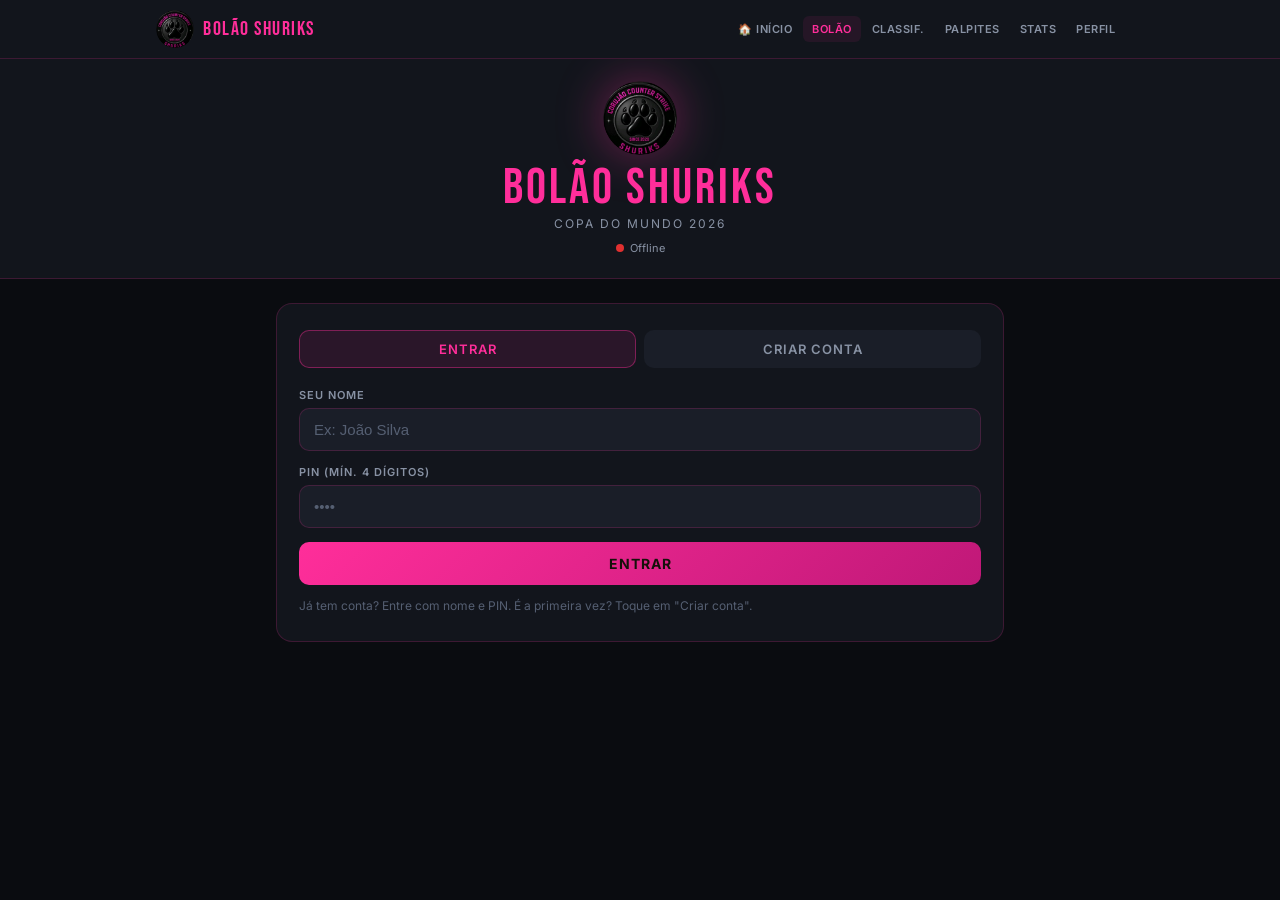
==== commit de0b8752: "Add files via upload" ====
--- a/index.html
+++ b/index.html
@@ -115,6 +115,23 @@
 .modal-titulo{font-family:'Oswald',sans-serif;font-size:18px;font-weight:600;text-align:center;color:var(--gold);margin-bottom:4px}
 .modal-meta{font-size:12px;color:var(--text-muted);text-align:center;margin-bottom:8px}
 .modal-btns{display:flex;gap:10px}
+.palp-lista{display:flex;flex-direction:column;gap:7px;max-height:52vh;overflow-y:auto;margin-top:4px}
+.palp-row{display:flex;align-items:center;gap:10px;background:var(--bg3);border:1px solid var(--border);border-radius:10px;padding:9px 12px}
+.palp-nome{flex:1;min-width:0;font-size:14px;font-weight:600;white-space:nowrap;overflow:hidden;text-overflow:ellipsis}
+.palp-nome em{color:var(--gold);font-style:normal;font-size:11px;margin-left:5px;font-weight:700}
+.palp-pts{font-size:11px;color:var(--text-muted);margin-left:7px;font-weight:400}
+.palp-placar{font-family:'Bebas Neue',sans-serif;font-size:22px;color:#fff;letter-spacing:1px;white-space:nowrap}
+.palp-vazio{font-size:13px;color:var(--text-muted);text-align:center;padding:18px}
+.vivo-toque{font-size:10px;color:#ff8a8a;text-align:center;margin-top:7px;letter-spacing:.3px}
+.gols{margin-top:9px;display:flex;flex-direction:column;gap:4px;border-top:1px solid var(--border);padding-top:8px}
+.gol-l{font-size:12px;display:flex;align-items:center;gap:7px;color:#fff}
+.gol-l img{flex-shrink:0}
+.gol-l span{color:#ffc9e6}
+.modal-gols{display:grid;grid-template-columns:1fr 1fr;gap:10px;margin:2px 0 16px}
+.mg-time{background:var(--bg3);border:1px solid var(--border);border-radius:10px;padding:10px 11px;font-size:12px;font-weight:600}
+.mg-list{margin-top:5px;font-weight:400;color:var(--text-muted);font-size:11px;line-height:1.6}
+.mg-list .g{display:block}
+.palp-sub{font-family:'Oswald',sans-serif;font-size:12px;font-weight:600;text-transform:uppercase;letter-spacing:1px;color:var(--gold);margin:0 0 9px}
 
 .toast{position:fixed;bottom:24px;left:50%;transform:translateX(-50%) translateY(20px);background:var(--bg4);border:1px solid var(--border);color:var(--text);padding:13px 20px;border-radius:10px;font-size:14px;z-index:300;opacity:0;transition:all .25s;pointer-events:none;max-width:90vw;text-align:center}
 .toast.show{opacity:1;transform:translateX(-50%) translateY(0)}
@@ -216,8 +233,14 @@
     </div>
     <div class="modal-btns">
       <button class="btn btn-ghost" onclick="fecharModalBtn()">Cancelar</button>
-      <button class="btn" id="m-confirmar" onclick="confirmarPalpite()">Confirmar</button>
-    </div>
+</div>
+
+<div class="overlay" id="overlay-palp" onclick="if(event.target===this)fecharPalp()">
+  <div class="modal">
+    <div class="modal-titulo" id="palp-titulo">Palpites do jogo</div>
+    <div class="modal-meta" id="palp-meta">—</div>
+    <div class="palp-lista" id="palp-lista"></div>
+    <div class="modal-btns" style="margin-top:16px"><button class="btn btn-ghost" style="width:100%" onclick="fecharPalp()">Fechar</button></div>
   </div>
 </div>
 
@@ -242,9 +265,33 @@
 function flagSrc(t){const c=FLAGS[(t||'').trim()];return c?`https://flagcdn.com/w80/${c}.png`:'';}
 function esc(s){return String(s==null?'':s).replace(/[&<>"']/g,c=>({'&':'&amp;','<':'&lt;','>':'&gt;','"':'&quot;',"'":'&#39;'}[c]));}
 function fotoSafe(f){f=String(f||'');return /^data:image\//.test(f)||/^https:\/\//.test(f)?f:'';}
+function nomeCurto(n){const p=String(n||'').trim().split(' ');return p[0]+(p.length>1?' '+p[p.length-1]:'');}
 function initials(n){const p=String(n||'').trim().split(' ');return ((p[0][0]||'?')+(p[1]?p[1][0]:'')).toUpperCase();}
 
-let JOGOS=[], PALPITES=[], usuario=JSON.parse(localStorage.getItem('bolao_user')||'null');
+let JOGOS=[], PALPITES=[], usuario=JSON.parse(localStorage.getItem('bolao_user')||'null'), DETALHES={};
+// estadio_id -> nome. Rode listarEstadios() no Apps Script e me mande o resultado pra eu preencher.
+const MAPA_ESTADIOS={};
+async function carregarDetalhes(){
+  try{
+    const r=await fetch(SHEETS_URL+'?detalhes=1');
+    const d=await r.json();
+    if(d&&d.ok&&d.detalhes){DETALHES=d.detalhes;renderAoVivo();}
+  }catch(e){}
+}
+function golsHtml(num,t1,t2){
+  const d=DETALHES[String(num)]; if(!d)return '';
+  const linha=(tm,arr)=>(arr&&arr.length)?`<div class="gol-l">${flag(tm,16)}<span>${arr.map(esc).join(', ')}</span></div>`:'';
+  const html=linha(t1,d.casa)+linha(t2,d.fora);
+  return html?`<div class="gols">${html}</div>`:'';
+}
+function metaExtra(num){
+  const d=DETALHES[String(num)]; if(!d)return '';
+  let s='';
+  if(d.grupo)s+=' · Grupo '+esc(d.grupo);
+  const est=(d.estadio&&MAPA_ESTADIOS[d.estadio])?MAPA_ESTADIOS[d.estadio]:'';
+  if(est)s+=' · 🏟️ '+esc(est);
+  return s;
+}
 let modoAuth='login', jogoAtivo=null, filtro='pendentes', cdInterval=null;
 
 function trocarTab(m){modoAuth=m;
@@ -278,10 +325,24 @@
   try{
     const res=await fetch(SHEETS_URL); const d=await res.json();
     JOGOS=d.jogos||[]; PALPITES=d.palpites||[];
+    await mergeMeus();
     if(d.config&&d.config.titulo){document.getElementById('hero-title').textContent=d.config.titulo;document.getElementById('logo-text').textContent=d.config.titulo;}
     jaCarregou=true; setLive(true);
     if(usuario){renderJogos();atualizarContagem();}
+    if(JOGOS.some(j=>j.status==='ao vivo'))carregarDetalhes();
   }catch(e){if(!jaCarregou)setLive(false);console.warn(e);}
+}
+// revela os palpites do PRÓPRIO usuário (que vêm ocultos do servidor pra proteger dos outros)
+async function mergeMeus(){
+  if(!usuario||!usuario.pin)return;
+  const d=await post({action:'meusPalpites',nome:usuario.nome,pin:usuario.pin});
+  if(!d||!d.ok||!d.palpites)return;
+  const own={}; d.palpites.forEach(pl=>own[String(pl.jogo)]=pl);
+  PALPITES.forEach(pl=>{
+    if(pl.oculto && String(pl.nome).toLowerCase()===String(usuario.nome).toLowerCase() && own[String(pl.jogo)]){
+      pl.gol1=own[String(pl.jogo)].gol1; pl.gol2=own[String(pl.jogo)].gol2; pl.oculto=false;
+    }
+  });
 }
 function setLive(ok){document.querySelector('.live-dot').style.background=ok?'#22c55e':'#e03030';document.getElementById('live-text').textContent=ok?'Sincronizado':'Offline';}
 async function post(body){
@@ -355,15 +416,45 @@
   el.innerHTML='<div class="sec-title" style="color:#ff6b6b">🔴 Ao vivo agora</div>'+vivos.map(j=>{
     const s1=j.vivo1==null?0:j.vivo1, s2=j.vivo2==null?0:j.vivo2;
     const min=j.minuto?(/^\d+$/.test(j.minuto)?j.minuto+"'":esc(j.minuto)):'';
-    return `<div class="jogo-card vivo">
-      <div class="jogo-top"><span class="jogo-meta">Jogo ${j.num} · R${j.rodada}</span><span class="vivo-badge"><span class="vivo-dot"></span>Ao vivo ${min}</span></div>
+    return `<div class="jogo-card vivo" onclick="abrirPalpitesJogo(${j.num})" style="cursor:pointer">
+      <div class="jogo-top"><span class="jogo-meta">Jogo ${j.num} · R${j.rodada}${metaExtra(j.num)}</span><span class="vivo-badge"><span class="vivo-dot"></span>Ao vivo ${min}</span></div>
       <div class="jogo-times">
         <div class="time t1">${flag(j.time1)}<span class="time-nome">${esc(j.time1)}</span></div>
         <span class="placar-vivo">${s1} × ${s2}</span>
         <div class="time t2">${flag(j.time2)}<span class="time-nome">${esc(j.time2)}</span></div>
-      </div></div>`;
+      </div>
+      ${golsHtml(j.num,j.time1,j.time2)}
+      <div class="vivo-toque">👆 toque para ver os palpites da galera</div></div>`;
   }).join('');
 }
+
+function abrirPalpitesJogo(num){
+  const j=JOGOS.find(x=>String(x.num)===String(num)); if(!j)return;
+  document.getElementById('palp-titulo').innerHTML=`${flag(j.time1,22)} ${esc(j.time1)} <span style="color:var(--text-dim)">×</span> ${esc(j.time2)} ${flag(j.time2,22)}`;
+  let placar='';
+  if(j.status==='ao vivo') placar='ao vivo · '+(j.vivo1==null?0:j.vivo1)+' × '+(j.vivo2==null?0:j.vivo2);
+  else if(j.placar1!=null&&j.placar2!=null) placar='final · '+j.placar1+' × '+j.placar2;
+  document.getElementById('palp-meta').textContent='Jogo '+j.num+(placar?' · '+placar:'')+metaExtra(j.num).replace(/<[^>]+>/g,'');
+  const d=DETALHES[String(num)];
+  let golsBloco='';
+  if(d&&((d.casa&&d.casa.length)||(d.fora&&d.fora.length))){
+    const col=(tm,arr)=>`<div class="mg-time">${flag(tm,18)} ${esc(tm)}<div class="mg-list">${arr&&arr.length?arr.map(g=>`<span class="g">⚽ ${esc(g)}</span>`).join(''):'—'}</div></div>`;
+    golsBloco=`<div class="modal-gols">${col(j.time1,d.casa)}${col(j.time2,d.fora)}</div>`;
+  }
+  const lista=PALPITES.filter(p=>String(p.jogo)===String(num)&&!p.oculto)
+    .sort((a,b)=>(b.pontos||0)-(a.pontos||0)||String(a.nome).localeCompare(String(b.nome)));
+  const meu=usuario?String(usuario.nome).toLowerCase():'';
+  const el=document.getElementById('palp-lista');
+  const fim=(j.placar1!=null&&j.placar2!=null);
+  const linhas=lista.length?lista.map(p=>{
+    const eu=String(p.nome).toLowerCase()===meu;
+    const pts=fim&&p.pontos>0?`<span class="palp-pts">+${p.pontos}</span>`:'';
+    return `<div class="palp-row"><div class="palp-nome">${esc(nomeCurto(p.nome))}${eu?' <em>você</em>':''}${pts}</div><div class="palp-placar">${p.gol1} × ${p.gol2}</div></div>`;
+  }).join(''):'<div class="palp-vazio">Ninguém palpitou nesse jogo.</div>';
+  el.innerHTML=golsBloco+'<div class="palp-sub">Palpites da galera</div>'+linhas;
+  document.getElementById('overlay-palp').classList.add('open');
+}
+function fecharPalp(){document.getElementById('overlay-palp').classList.remove('open');}
 
 function atualizarContagem(){
   const cd=document.getElementById('countdown');
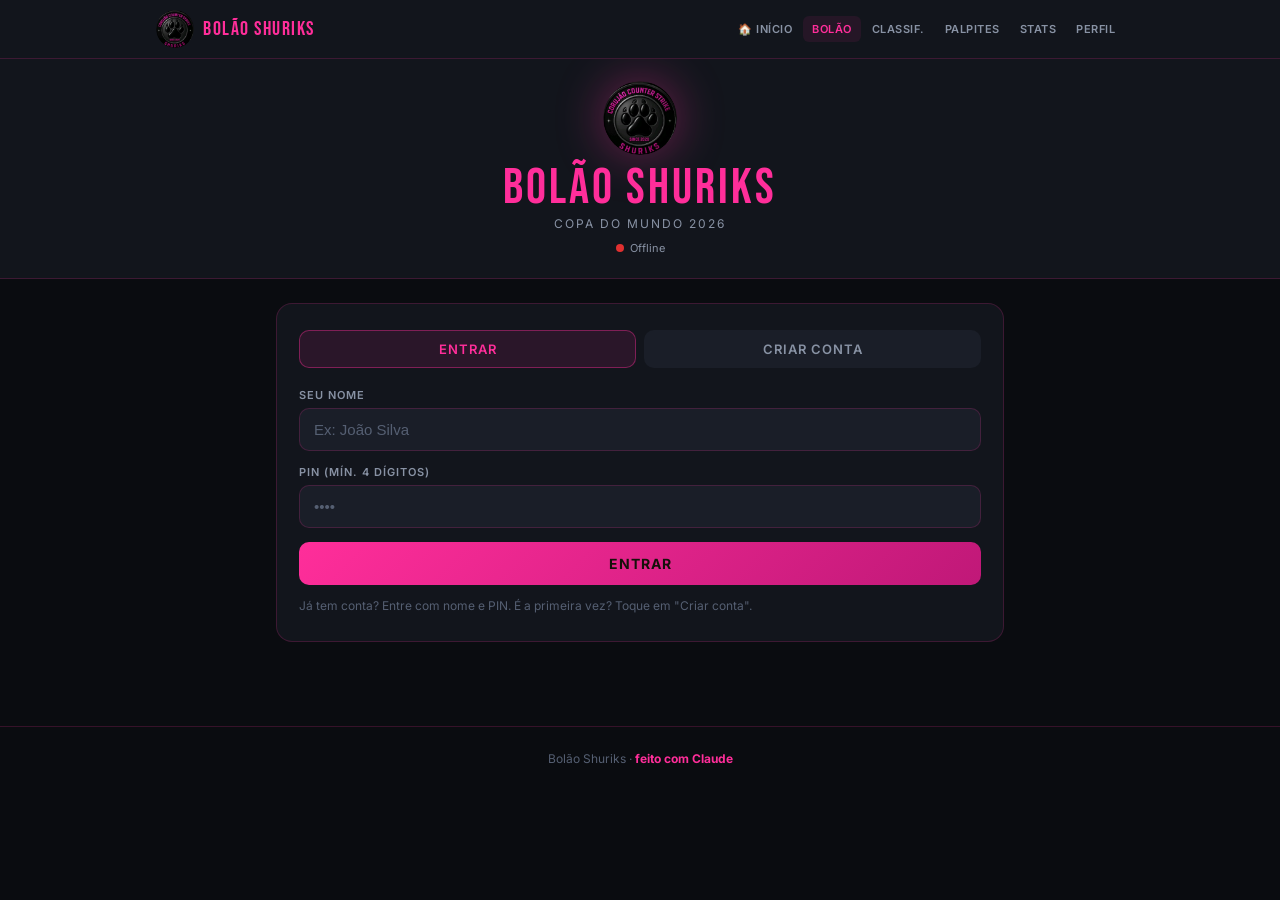
==== commit 521ac589: "Add files via upload" ====
--- a/index.html
+++ b/index.html
@@ -115,23 +115,6 @@
 .modal-titulo{font-family:'Oswald',sans-serif;font-size:18px;font-weight:600;text-align:center;color:var(--gold);margin-bottom:4px}
 .modal-meta{font-size:12px;color:var(--text-muted);text-align:center;margin-bottom:8px}
 .modal-btns{display:flex;gap:10px}
-.palp-lista{display:flex;flex-direction:column;gap:7px;max-height:52vh;overflow-y:auto;margin-top:4px}
-.palp-row{display:flex;align-items:center;gap:10px;background:var(--bg3);border:1px solid var(--border);border-radius:10px;padding:9px 12px}
-.palp-nome{flex:1;min-width:0;font-size:14px;font-weight:600;white-space:nowrap;overflow:hidden;text-overflow:ellipsis}
-.palp-nome em{color:var(--gold);font-style:normal;font-size:11px;margin-left:5px;font-weight:700}
-.palp-pts{font-size:11px;color:var(--text-muted);margin-left:7px;font-weight:400}
-.palp-placar{font-family:'Bebas Neue',sans-serif;font-size:22px;color:#fff;letter-spacing:1px;white-space:nowrap}
-.palp-vazio{font-size:13px;color:var(--text-muted);text-align:center;padding:18px}
-.vivo-toque{font-size:10px;color:#ff8a8a;text-align:center;margin-top:7px;letter-spacing:.3px}
-.gols{margin-top:9px;display:flex;flex-direction:column;gap:4px;border-top:1px solid var(--border);padding-top:8px}
-.gol-l{font-size:12px;display:flex;align-items:center;gap:7px;color:#fff}
-.gol-l img{flex-shrink:0}
-.gol-l span{color:#ffc9e6}
-.modal-gols{display:grid;grid-template-columns:1fr 1fr;gap:10px;margin:2px 0 16px}
-.mg-time{background:var(--bg3);border:1px solid var(--border);border-radius:10px;padding:10px 11px;font-size:12px;font-weight:600}
-.mg-list{margin-top:5px;font-weight:400;color:var(--text-muted);font-size:11px;line-height:1.6}
-.mg-list .g{display:block}
-.palp-sub{font-family:'Oswald',sans-serif;font-size:12px;font-weight:600;text-transform:uppercase;letter-spacing:1px;color:var(--gold);margin:0 0 9px}
 
 .toast{position:fixed;bottom:24px;left:50%;transform:translateX(-50%) translateY(20px);background:var(--bg4);border:1px solid var(--border);color:var(--text);padding:13px 20px;border-radius:10px;font-size:14px;z-index:300;opacity:0;transition:all .25s;pointer-events:none;max-width:90vw;text-align:center}
 .toast.show{opacity:1;transform:translateX(-50%) translateY(0)}
@@ -233,14 +216,8 @@
     </div>
     <div class="modal-btns">
       <button class="btn btn-ghost" onclick="fecharModalBtn()">Cancelar</button>
-</div>
-
-<div class="overlay" id="overlay-palp" onclick="if(event.target===this)fecharPalp()">
-  <div class="modal">
-    <div class="modal-titulo" id="palp-titulo">Palpites do jogo</div>
-    <div class="modal-meta" id="palp-meta">—</div>
-    <div class="palp-lista" id="palp-lista"></div>
-    <div class="modal-btns" style="margin-top:16px"><button class="btn btn-ghost" style="width:100%" onclick="fecharPalp()">Fechar</button></div>
+      <button class="btn" id="m-confirmar" onclick="confirmarPalpite()">Confirmar</button>
+    </div>
   </div>
 </div>
 
@@ -265,33 +242,9 @@
 function flagSrc(t){const c=FLAGS[(t||'').trim()];return c?`https://flagcdn.com/w80/${c}.png`:'';}
 function esc(s){return String(s==null?'':s).replace(/[&<>"']/g,c=>({'&':'&amp;','<':'&lt;','>':'&gt;','"':'&quot;',"'":'&#39;'}[c]));}
 function fotoSafe(f){f=String(f||'');return /^data:image\//.test(f)||/^https:\/\//.test(f)?f:'';}
-function nomeCurto(n){const p=String(n||'').trim().split(' ');return p[0]+(p.length>1?' '+p[p.length-1]:'');}
 function initials(n){const p=String(n||'').trim().split(' ');return ((p[0][0]||'?')+(p[1]?p[1][0]:'')).toUpperCase();}
 
-let JOGOS=[], PALPITES=[], usuario=JSON.parse(localStorage.getItem('bolao_user')||'null'), DETALHES={};
-// estadio_id -> nome. Rode listarEstadios() no Apps Script e me mande o resultado pra eu preencher.
-const MAPA_ESTADIOS={};
-async function carregarDetalhes(){
-  try{
-    const r=await fetch(SHEETS_URL+'?detalhes=1');
-    const d=await r.json();
-    if(d&&d.ok&&d.detalhes){DETALHES=d.detalhes;renderAoVivo();}
-  }catch(e){}
-}
-function golsHtml(num,t1,t2){
-  const d=DETALHES[String(num)]; if(!d)return '';
-  const linha=(tm,arr)=>(arr&&arr.length)?`<div class="gol-l">${flag(tm,16)}<span>${arr.map(esc).join(', ')}</span></div>`:'';
-  const html=linha(t1,d.casa)+linha(t2,d.fora);
-  return html?`<div class="gols">${html}</div>`:'';
-}
-function metaExtra(num){
-  const d=DETALHES[String(num)]; if(!d)return '';
-  let s='';
-  if(d.grupo)s+=' · Grupo '+esc(d.grupo);
-  const est=(d.estadio&&MAPA_ESTADIOS[d.estadio])?MAPA_ESTADIOS[d.estadio]:'';
-  if(est)s+=' · 🏟️ '+esc(est);
-  return s;
-}
+let JOGOS=[], PALPITES=[], usuario=JSON.parse(localStorage.getItem('bolao_user')||'null');
 let modoAuth='login', jogoAtivo=null, filtro='pendentes', cdInterval=null;
 
 function trocarTab(m){modoAuth=m;
@@ -325,24 +278,10 @@
   try{
     const res=await fetch(SHEETS_URL); const d=await res.json();
     JOGOS=d.jogos||[]; PALPITES=d.palpites||[];
-    await mergeMeus();
     if(d.config&&d.config.titulo){document.getElementById('hero-title').textContent=d.config.titulo;document.getElementById('logo-text').textContent=d.config.titulo;}
     jaCarregou=true; setLive(true);
     if(usuario){renderJogos();atualizarContagem();}
-    if(JOGOS.some(j=>j.status==='ao vivo'))carregarDetalhes();
   }catch(e){if(!jaCarregou)setLive(false);console.warn(e);}
-}
-// revela os palpites do PRÓPRIO usuário (que vêm ocultos do servidor pra proteger dos outros)
-async function mergeMeus(){
-  if(!usuario||!usuario.pin)return;
-  const d=await post({action:'meusPalpites',nome:usuario.nome,pin:usuario.pin});
-  if(!d||!d.ok||!d.palpites)return;
-  const own={}; d.palpites.forEach(pl=>own[String(pl.jogo)]=pl);
-  PALPITES.forEach(pl=>{
-    if(pl.oculto && String(pl.nome).toLowerCase()===String(usuario.nome).toLowerCase() && own[String(pl.jogo)]){
-      pl.gol1=own[String(pl.jogo)].gol1; pl.gol2=own[String(pl.jogo)].gol2; pl.oculto=false;
-    }
-  });
 }
 function setLive(ok){document.querySelector('.live-dot').style.background=ok?'#22c55e':'#e03030';document.getElementById('live-text').textContent=ok?'Sincronizado':'Offline';}
 async function post(body){
@@ -416,45 +355,15 @@
   el.innerHTML='<div class="sec-title" style="color:#ff6b6b">🔴 Ao vivo agora</div>'+vivos.map(j=>{
     const s1=j.vivo1==null?0:j.vivo1, s2=j.vivo2==null?0:j.vivo2;
     const min=j.minuto?(/^\d+$/.test(j.minuto)?j.minuto+"'":esc(j.minuto)):'';
-    return `<div class="jogo-card vivo" onclick="abrirPalpitesJogo(${j.num})" style="cursor:pointer">
-      <div class="jogo-top"><span class="jogo-meta">Jogo ${j.num} · R${j.rodada}${metaExtra(j.num)}</span><span class="vivo-badge"><span class="vivo-dot"></span>Ao vivo ${min}</span></div>
+    return `<div class="jogo-card vivo">
+      <div class="jogo-top"><span class="jogo-meta">Jogo ${j.num} · R${j.rodada}</span><span class="vivo-badge"><span class="vivo-dot"></span>Ao vivo ${min}</span></div>
       <div class="jogo-times">
         <div class="time t1">${flag(j.time1)}<span class="time-nome">${esc(j.time1)}</span></div>
         <span class="placar-vivo">${s1} × ${s2}</span>
         <div class="time t2">${flag(j.time2)}<span class="time-nome">${esc(j.time2)}</span></div>
-      </div>
-      ${golsHtml(j.num,j.time1,j.time2)}
-      <div class="vivo-toque">👆 toque para ver os palpites da galera</div></div>`;
+      </div></div>`;
   }).join('');
 }
-
-function abrirPalpitesJogo(num){
-  const j=JOGOS.find(x=>String(x.num)===String(num)); if(!j)return;
-  document.getElementById('palp-titulo').innerHTML=`${flag(j.time1,22)} ${esc(j.time1)} <span style="color:var(--text-dim)">×</span> ${esc(j.time2)} ${flag(j.time2,22)}`;
-  let placar='';
-  if(j.status==='ao vivo') placar='ao vivo · '+(j.vivo1==null?0:j.vivo1)+' × '+(j.vivo2==null?0:j.vivo2);
-  else if(j.placar1!=null&&j.placar2!=null) placar='final · '+j.placar1+' × '+j.placar2;
-  document.getElementById('palp-meta').textContent='Jogo '+j.num+(placar?' · '+placar:'')+metaExtra(j.num).replace(/<[^>]+>/g,'');
-  const d=DETALHES[String(num)];
-  let golsBloco='';
-  if(d&&((d.casa&&d.casa.length)||(d.fora&&d.fora.length))){
-    const col=(tm,arr)=>`<div class="mg-time">${flag(tm,18)} ${esc(tm)}<div class="mg-list">${arr&&arr.length?arr.map(g=>`<span class="g">⚽ ${esc(g)}</span>`).join(''):'—'}</div></div>`;
-    golsBloco=`<div class="modal-gols">${col(j.time1,d.casa)}${col(j.time2,d.fora)}</div>`;
-  }
-  const lista=PALPITES.filter(p=>String(p.jogo)===String(num)&&!p.oculto)
-    .sort((a,b)=>(b.pontos||0)-(a.pontos||0)||String(a.nome).localeCompare(String(b.nome)));
-  const meu=usuario?String(usuario.nome).toLowerCase():'';
-  const el=document.getElementById('palp-lista');
-  const fim=(j.placar1!=null&&j.placar2!=null);
-  const linhas=lista.length?lista.map(p=>{
-    const eu=String(p.nome).toLowerCase()===meu;
-    const pts=fim&&p.pontos>0?`<span class="palp-pts">+${p.pontos}</span>`:'';
-    return `<div class="palp-row"><div class="palp-nome">${esc(nomeCurto(p.nome))}${eu?' <em>você</em>':''}${pts}</div><div class="palp-placar">${p.gol1} × ${p.gol2}</div></div>`;
-  }).join(''):'<div class="palp-vazio">Ninguém palpitou nesse jogo.</div>';
-  el.innerHTML=golsBloco+'<div class="palp-sub">Palpites da galera</div>'+linhas;
-  document.getElementById('overlay-palp').classList.add('open');
-}
-function fecharPalp(){document.getElementById('overlay-palp').classList.remove('open');}
 
 function atualizarContagem(){
   const cd=document.getElementById('countdown');
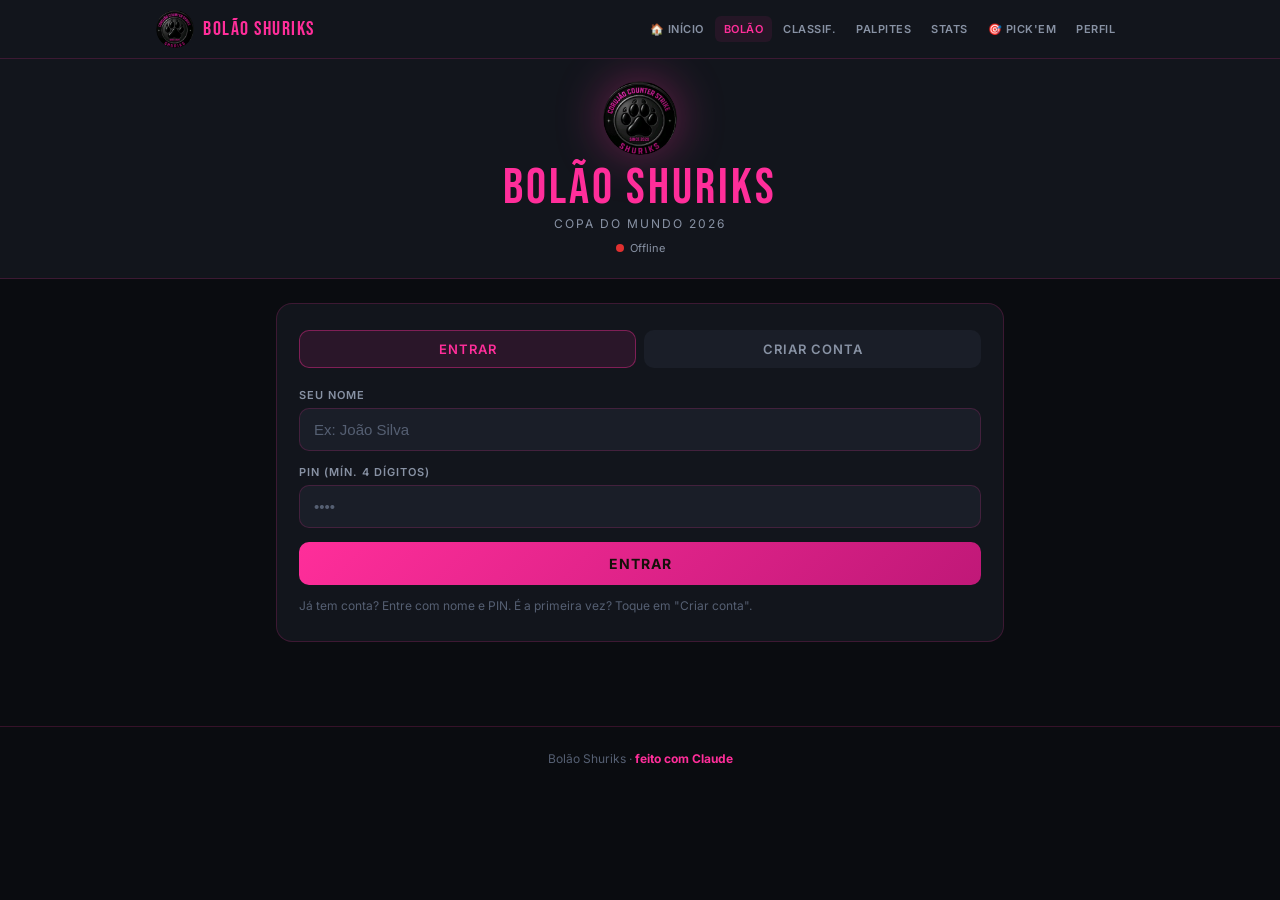
==== commit 4d60e4a4: "Add files via upload" ====
--- a/index.html
+++ b/index.html
@@ -88,6 +88,9 @@
 .st-feito{background:rgba(255,46,154,0.12);color:var(--gold)}
 .st-fechado{background:rgba(136,146,164,0.12);color:var(--text-muted)}
 .st-confirmar{background:rgba(245,180,40,0.14);color:#f5c453}
+.st-aguard{background:rgba(136,146,164,0.12);color:var(--text-muted)}
+.jogo-card.aguard{opacity:.72;border-style:dashed}
+.time-nome.adef{color:var(--text-muted);font-style:italic}
 .jogo-times{display:grid;grid-template-columns:1fr auto 1fr;align-items:center;gap:10px}
 .time{display:flex;align-items:center;gap:8px;min-width:0}
 .time.t2{flex-direction:row-reverse;text-align:right}
@@ -115,6 +118,23 @@
 .modal-titulo{font-family:'Oswald',sans-serif;font-size:18px;font-weight:600;text-align:center;color:var(--gold);margin-bottom:4px}
 .modal-meta{font-size:12px;color:var(--text-muted);text-align:center;margin-bottom:8px}
 .modal-btns{display:flex;gap:10px}
+.palp-lista{display:flex;flex-direction:column;gap:7px;max-height:52vh;overflow-y:auto;margin-top:4px}
+.palp-row{display:flex;align-items:center;gap:10px;background:var(--bg3);border:1px solid var(--border);border-radius:10px;padding:9px 12px}
+.palp-nome{flex:1;min-width:0;font-size:14px;font-weight:600;white-space:nowrap;overflow:hidden;text-overflow:ellipsis}
+.palp-nome em{color:var(--gold);font-style:normal;font-size:11px;margin-left:5px;font-weight:700}
+.palp-pts{font-size:11px;color:var(--text-muted);margin-left:7px;font-weight:400}
+.palp-placar{font-family:'Bebas Neue',sans-serif;font-size:22px;color:#fff;letter-spacing:1px;white-space:nowrap}
+.palp-vazio{font-size:13px;color:var(--text-muted);text-align:center;padding:18px}
+.vivo-toque{font-size:10px;color:#ff8a8a;text-align:center;margin-top:7px;letter-spacing:.3px}
+.gols{margin-top:9px;display:flex;flex-direction:column;gap:4px;border-top:1px solid var(--border);padding-top:8px}
+.gol-l{font-size:12px;display:flex;align-items:center;gap:7px;color:#fff}
+.gol-l img{flex-shrink:0}
+.gol-l span{color:#ffc9e6}
+.modal-gols{display:grid;grid-template-columns:1fr 1fr;gap:10px;margin:2px 0 16px}
+.mg-time{background:var(--bg3);border:1px solid var(--border);border-radius:10px;padding:10px 11px;font-size:12px;font-weight:600}
+.mg-list{margin-top:5px;font-weight:400;color:var(--text-muted);font-size:11px;line-height:1.6}
+.mg-list .g{display:block}
+.palp-sub{font-family:'Oswald',sans-serif;font-size:12px;font-weight:600;text-transform:uppercase;letter-spacing:1px;color:var(--gold);margin:0 0 9px}
 
 .toast{position:fixed;bottom:24px;left:50%;transform:translateX(-50%) translateY(20px);background:var(--bg4);border:1px solid var(--border);color:var(--text);padding:13px 20px;border-radius:10px;font-size:14px;z-index:300;opacity:0;transition:all .25s;pointer-events:none;max-width:90vw;text-align:center}
 .toast.show{opacity:1;transform:translateX(-50%) translateY(0)}
@@ -221,6 +241,15 @@
   </div>
 </div>
 
+<div class="overlay" id="overlay-palp" onclick="if(event.target===this)fecharPalp()">
+  <div class="modal">
+    <div class="modal-titulo" id="palp-titulo">Palpites do jogo</div>
+    <div class="modal-meta" id="palp-meta">—</div>
+    <div class="palp-lista" id="palp-lista"></div>
+    <div class="modal-btns" style="margin-top:16px"><button class="btn btn-ghost" style="width:100%" onclick="fecharPalp()">Fechar</button></div>
+  </div>
+</div>
+
 <div class="toast" id="toast"></div>
 <footer>Bolão Shuriks · <strong style="color:var(--gold)">feito com Claude</strong></footer>
 
@@ -242,9 +271,33 @@
 function flagSrc(t){const c=FLAGS[(t||'').trim()];return c?`https://flagcdn.com/w80/${c}.png`:'';}
 function esc(s){return String(s==null?'':s).replace(/[&<>"']/g,c=>({'&':'&amp;','<':'&lt;','>':'&gt;','"':'&quot;',"'":'&#39;'}[c]));}
 function fotoSafe(f){f=String(f||'');return /^data:image\//.test(f)||/^https:\/\//.test(f)?f:'';}
+function nomeCurto(n){const p=String(n||'').trim().split(' ');return p[0]+(p.length>1?' '+p[p.length-1]:'');}
 function initials(n){const p=String(n||'').trim().split(' ');return ((p[0][0]||'?')+(p[1]?p[1][0]:'')).toUpperCase();}
 
-let JOGOS=[], PALPITES=[], usuario=JSON.parse(localStorage.getItem('bolao_user')||'null');
+let JOGOS=[], PALPITES=[], usuario=JSON.parse(localStorage.getItem('bolao_user')||'null'), DETALHES={};
+// estadio_id -> nome. Rode listarEstadios() no Apps Script e me mande o resultado pra eu preencher.
+const MAPA_ESTADIOS={};
+async function carregarDetalhes(){
+  try{
+    const r=await fetch(SHEETS_URL+'?detalhes=1');
+    const d=await r.json();
+    if(d&&d.ok&&d.detalhes){DETALHES=d.detalhes;renderAoVivo();}
+  }catch(e){}
+}
+function golsHtml(num,t1,t2){
+  const d=DETALHES[String(num)]; if(!d)return '';
+  const linha=(tm,arr)=>(arr&&arr.length)?`<div class="gol-l">${flag(tm,16)}<span>${arr.map(esc).join(', ')}</span></div>`:'';
+  const html=linha(t1,d.casa)+linha(t2,d.fora);
+  return html?`<div class="gols">${html}</div>`:'';
+}
+function metaExtra(num){
+  const d=DETALHES[String(num)]; if(!d)return '';
+  let s='';
+  if(d.grupo)s+=' · Grupo '+esc(d.grupo);
+  const est=(d.estadio&&MAPA_ESTADIOS[d.estadio])?MAPA_ESTADIOS[d.estadio]:'';
+  if(est)s+=' · 🏟️ '+esc(est);
+  return s;
+}
 let modoAuth='login', jogoAtivo=null, filtro='pendentes', cdInterval=null;
 
 function trocarTab(m){modoAuth=m;
@@ -276,12 +329,19 @@
 let jaCarregou=false;
 async function carregar(){
   try{
-    const res=await fetch(SHEETS_URL); const d=await res.json();
+    const res=await fetch(authURL()); const d=await res.json();
     JOGOS=d.jogos||[]; PALPITES=d.palpites||[];
     if(d.config&&d.config.titulo){document.getElementById('hero-title').textContent=d.config.titulo;document.getElementById('logo-text').textContent=d.config.titulo;}
     jaCarregou=true; setLive(true);
     if(usuario){renderJogos();atualizarContagem();}
+    if(JOGOS.some(j=>j.status==='ao vivo'))carregarDetalhes();
   }catch(e){if(!jaCarregou)setLive(false);console.warn(e);}
+}
+// chama o doGet já com o login pra receber os SEUS palpites revelados (sem 2ª chamada)
+function authURL(){
+  return (usuario&&usuario.pin)
+    ? SHEETS_URL+'?u='+encodeURIComponent(usuario.nome)+'&p='+encodeURIComponent(usuario.pin)
+    : SHEETS_URL;
 }
 function setLive(ok){document.querySelector('.live-dot').style.background=ok?'#22c55e':'#e03030';document.getElementById('live-text').textContent=ok?'Sincronizado':'Offline';}
 async function post(body){
@@ -305,11 +365,22 @@
 function setFiltro(f){filtro=f;document.querySelectorAll('.chip').forEach(c=>c.classList.toggle('active',c.dataset.f===f));renderJogos();}
 
 function cardJogo(j){
+  if(j.aguardando){
+    return `<div class="jogo-card aguard">
+      <div class="jogo-top"><span class="jogo-meta">Jogo ${j.num} · ${j.fase}${j.data?' · '+j.data:''}${j.hora?' · '+j.hora:''}</span><span class="jogo-status st-aguard">⏳ Aguardando</span></div>
+      <div class="jogo-times">
+        <div class="time t1"><span class="time-nome adef">${esc(j.time1)||'A definir'}</span></div>
+        <span class="jogo-vs">×</span>
+        <div class="time t2"><span class="time-nome adef">${esc(j.time2)||'A definir'}</span></div>
+      </div>
+      <div class="jogo-meu-palpite" style="color:var(--text-dim)">Abre pra palpite quando os classificados saírem.</div></div>`;
+  }
   const mp=meuPalpite(j.num);
   let statusHtml,palpiteHtml='',clik=false;
   if(j.aberto){
     if(mp){statusHtml='<span class="jogo-status st-feito">Palpitado</span>';
-      palpiteHtml=`<div class="jogo-meu-palpite">Seu palpite: ${mp.gol1} × ${mp.gol2} <span class="edit">· toque pra editar</span></div>`;clik=true;}
+      const v=(mp.gol1!=null&&mp.gol2!=null)?`${mp.gol1} × ${mp.gol2}`:'🔒';
+      palpiteHtml=`<div class="jogo-meu-palpite">Seu palpite: ${v} <span class="edit">· toque pra editar</span></div>`;clik=true;}
     else{statusHtml='<span class="jogo-status st-aberto">Aberto</span>';clik=true;}
   }else{
     const fim=(j.placar1!==null&&j.placar2!==null);
@@ -319,10 +390,10 @@
       statusHtml=`<span class="jogo-status st-fechado">${fim?'Encerrado':'Fechado'}</span>`;
     }
     const placar=fim?` · ${j.placar1} × ${j.placar2}${(fim&&!j.confirmado)?' (a confirmar)':''}`:'';
-    if(mp)palpiteHtml=`<div class="jogo-meu-palpite">Seu palpite: ${mp.gol1} × ${mp.gol2}${placar}</div>`;
+    if(mp){const v=(mp.gol1!=null&&mp.gol2!=null)?`${mp.gol1} × ${mp.gol2}`:'—';palpiteHtml=`<div class="jogo-meu-palpite">Seu palpite: ${v}${placar}</div>`;}
   }
   return `<div class="jogo-card ${clik?'clik':''}" ${clik?`onclick="abrirModal(${j.num})"`:''}>
-    <div class="jogo-top"><span class="jogo-meta">Jogo ${j.num} · R${j.rodada} · ${j.data} · ${j.hora}</span>${statusHtml}</div>
+    <div class="jogo-top"><span class="jogo-meta">Jogo ${j.num} · ${j.fase} · ${j.data} · ${j.hora}</span>${statusHtml}</div>
     <div class="jogo-times">
       <div class="time t1">${flag(j.time1)}<span class="time-nome">${esc(j.time1)}</span></div>
       <span class="jogo-vs">×</span>
@@ -330,18 +401,27 @@
     </div>${palpiteHtml}</div>`;
 }
 
+function popularFases(){
+  const sel=document.getElementById('sel-rod'); if(!sel)return;
+  const atual=sel.value;
+  const fases=[]; JOGOS.forEach(j=>{if(j.fase&&fases.indexOf(j.fase)<0)fases.push(j.fase);});
+  sel.innerHTML='<option value="0">Todas as fases</option>'+fases.map(f=>`<option value="${esc(f)}">${esc(f)}</option>`).join('');
+  if([...sel.options].some(o=>o.value===atual)) sel.value=atual;
+}
 function renderJogos(){
-  const rod=parseInt(document.getElementById('sel-rod').value)||0;
+  popularFases();
+  const faseSel=document.getElementById('sel-rod').value;
   const abertos=JOGOS.filter(j=>j.aberto);
+  const aguardando=JOGOS.filter(j=>j.aguardando);
   const pendentes=abertos.filter(j=>!meuPalpite(j.num));
   document.getElementById('c-pend').textContent=pendentes.length?`(${pendentes.length})`:'';
   document.getElementById('c-abert').textContent=abertos.length?`(${abertos.length})`:'';
 
   let lista;
   if(filtro==='pendentes') lista=pendentes;
-  else if(filtro==='abertos') lista=abertos;
-  else lista=JOGOS.filter(j=>!j.aberto && j.status!=='ao vivo');
-  if(rod) lista=lista.filter(j=>j.rodada===rod);
+  else if(filtro==='abertos') lista=abertos.concat(aguardando);
+  else lista=JOGOS.filter(j=>!j.aberto && !j.aguardando && j.status!=='ao vivo');
+  if(faseSel && faseSel!=='0') lista=lista.filter(j=>j.fase===faseSel);
 
   const vazio={pendentes:'Você está em dia! Nenhum palpite pendente. 🎉',abertos:'Nenhum jogo aberto agora.',fechados:'Nenhum jogo encerrado ainda.'}[filtro];
   document.getElementById('lista-jogos').innerHTML = lista.length?lista.map(cardJogo).join(''):`<div class="empty">${vazio}</div>`;
@@ -355,15 +435,47 @@
   el.innerHTML='<div class="sec-title" style="color:#ff6b6b">🔴 Ao vivo agora</div>'+vivos.map(j=>{
     const s1=j.vivo1==null?0:j.vivo1, s2=j.vivo2==null?0:j.vivo2;
     const min=j.minuto?(/^\d+$/.test(j.minuto)?j.minuto+"'":esc(j.minuto)):'';
-    return `<div class="jogo-card vivo">
-      <div class="jogo-top"><span class="jogo-meta">Jogo ${j.num} · R${j.rodada}</span><span class="vivo-badge"><span class="vivo-dot"></span>Ao vivo ${min}</span></div>
+    return `<div class="jogo-card vivo" onclick="abrirPalpitesJogo(${j.num})" style="cursor:pointer">
+      <div class="jogo-top"><span class="jogo-meta">Jogo ${j.num} · ${j.fase}${metaExtra(j.num)}</span><span class="vivo-badge"><span class="vivo-dot"></span>Ao vivo ${min}</span></div>
       <div class="jogo-times">
         <div class="time t1">${flag(j.time1)}<span class="time-nome">${esc(j.time1)}</span></div>
         <span class="placar-vivo">${s1} × ${s2}</span>
         <div class="time t2">${flag(j.time2)}<span class="time-nome">${esc(j.time2)}</span></div>
-      </div></div>`;
+      </div>
+      ${golsHtml(j.num,j.time1,j.time2)}
+      <div class="vivo-toque">👆 toque para ver os palpites da galera</div></div>`;
   }).join('');
 }
+
+function abrirPalpitesJogo(num){
+ try{
+  const j=JOGOS.find(x=>String(x.num)===String(num)); if(!j)return;
+  document.getElementById('palp-titulo').innerHTML=`${flag(j.time1,22)} ${esc(j.time1)} <span style="color:var(--text-dim)">×</span> ${esc(j.time2)} ${flag(j.time2,22)}`;
+  let placar='';
+  if(j.status==='ao vivo') placar='ao vivo · '+(j.vivo1==null?0:j.vivo1)+' × '+(j.vivo2==null?0:j.vivo2);
+  else if(j.placar1!=null&&j.placar2!=null) placar='final · '+j.placar1+' × '+j.placar2;
+  document.getElementById('palp-meta').textContent='Jogo '+j.num+(placar?' · '+placar:'')+metaExtra(j.num).replace(/<[^>]+>/g,'');
+  const d=DETALHES[String(num)];
+  let golsBloco='';
+  if(d&&((d.casa&&d.casa.length)||(d.fora&&d.fora.length))){
+    const col=(tm,arr)=>`<div class="mg-time">${flag(tm,18)} ${esc(tm)}<div class="mg-list">${arr&&arr.length?arr.map(g=>`<span class="g">⚽ ${esc(g)}</span>`).join(''):'—'}</div></div>`;
+    golsBloco=`<div class="modal-gols">${col(j.time1,d.casa)}${col(j.time2,d.fora)}</div>`;
+  }
+  const lista=PALPITES.filter(p=>String(p.jogo)===String(num)&&!p.oculto)
+    .sort((a,b)=>(b.pontos||0)-(a.pontos||0)||String(a.nome).localeCompare(String(b.nome)));
+  const meu=usuario?String(usuario.nome).toLowerCase():'';
+  const el=document.getElementById('palp-lista');
+  const fim=(j.placar1!=null&&j.placar2!=null);
+  const linhas=lista.length?lista.map(p=>{
+    const eu=String(p.nome).toLowerCase()===meu;
+    const pts=fim&&p.pontos>0?`<span class="palp-pts">+${p.pontos}</span>`:'';
+    return `<div class="palp-row"><div class="palp-nome">${esc(nomeCurto(p.nome))}${eu?' <em>você</em>':''}${pts}</div><div class="palp-placar">${p.gol1} × ${p.gol2}</div></div>`;
+  }).join(''):'<div class="palp-vazio">Ninguém palpitou nesse jogo.</div>';
+  el.innerHTML=golsBloco+'<div class="palp-sub">Palpites da galera</div>'+linhas;
+  document.getElementById('overlay-palp').classList.add('open');
+ }catch(err){ try{toast('Erro ao abrir: '+err.message,'error');}catch(_){alert('Erro ao abrir: '+err.message);} }
+}
+function fecharPalp(){document.getElementById('overlay-palp').classList.remove('open');}
 
 function atualizarContagem(){
   const cd=document.getElementById('countdown');
@@ -386,8 +498,8 @@
   document.getElementById('m-flag2').src=flagSrc(jogoAtivo.time2);
   document.getElementById('m-nome1').textContent=jogoAtivo.time1;
   document.getElementById('m-nome2').textContent=jogoAtivo.time2;
-  document.getElementById('m-g1').value=mp?mp.gol1:0;
-  document.getElementById('m-g2').value=mp?mp.gol2:0;
+  document.getElementById('m-g1').value=(mp&&mp.gol1!=null)?mp.gol1:0;
+  document.getElementById('m-g2').value=(mp&&mp.gol2!=null)?mp.gol2:0;
   document.getElementById('overlay').classList.add('open');
 }
 function fecharModal(e){if(e.target===document.getElementById('overlay'))fecharModalBtn();}
@@ -418,5 +530,46 @@
   setInterval(carregar,30000);
 })();
 </script>
+<script>
+/* Pick'Em widget: link no menu (todas) + badge da medalha (perfil/inicio) */
+(async function(){
+  if(window.__pkWidget) return; window.__pkWidget=1;
+  var EXEC="https://script.google.com/macros/s/AKfycbyr5fXwBeGQKntrZv4L6WjkCSCYG5d3rlIrV85_i_wO_VZpb-SVhRmub7aVYCj0KPMDtA/exec";
+  try{
+    var nav=document.querySelector('nav');
+    if(nav && !nav.querySelector('a[href="pickem.html"]')){
+      var a=document.createElement('a'); a.href='pickem.html'; a.textContent="🎯 Pick'Em";
+      var perfil=nav.querySelector('a[href="perfil.html"]');
+      if(perfil) nav.insertBefore(a, perfil); else nav.appendChild(a);
+    }
+  }catch(e){}
+  if(!/perfil|inicio/i.test(location.pathname)) return;
+  var me=null; try{var o=JSON.parse(localStorage.getItem('bolao_user')||'null'); me=o&&(o.nome||o.u||o.name);}catch(e){}
+  var medals=[]; try{
+    var r=await fetch(EXEC,{method:'POST',headers:{'Content-Type':'text/plain;charset=utf-8'},body:JSON.stringify({action:'pickemMedals'})});
+    var j=await r.json(); medals=(j&&j.medals)||[];
+  }catch(e){ return; }
+  var mine = me ? medals.find(function(m){return String(m.nome).toLowerCase()===String(me).toLowerCase();}) : null;
+  var tier = mine? mine.medalha : '';
+  var map={bronze:['medalha-pickem-bronze.png','Bronze','#C98A4B'],prata:['medalha-pickem-prata.png','Prata','#cfd2d8'],ouro:['medalha-pickem-ouro.png','Ouro','#E9C13B'],platina:['medalha-pickem-platina.png','Platina','#d8b8e8']};
+  var card=document.createElement('div');
+  card.style.cssText='max-width:760px;margin:14px auto;padding:14px;background:#17171e;border:1px solid #2a2a34;border-radius:14px;display:flex;align-items:center;gap:14px;font-family:Inter,sans-serif;color:#f4f4f7;box-shadow:0 0 18px rgba(255,46,154,.12)';
+  var inner;
+  if(tier&&map[tier]){
+    inner='<img src="'+map[tier][0]+'" style="width:64px;height:64px;object-fit:contain;filter:drop-shadow(0 0 8px rgba(255,46,154,.35))">'
+      +'<div style="flex:1"><div style="font-family:Oswald,sans-serif;font-size:11px;color:#9a9aa8;letter-spacing:1px">PICK\u0027EM DA COPA</div>'
+      +'<div style="font-family:\u0027Bebas Neue\u0027,sans-serif;font-size:30px;color:'+map[tier][2]+';line-height:1">'+map[tier][1]+'</div></div>'
+      +'<a href="pickem.html" style="color:#FF6FC0;font-size:13px;text-decoration:none;font-family:Oswald,sans-serif">ver chave \u2192</a>';
+  }else{
+    inner='<div style="font-size:34px">🎯</div>'
+      +'<div style="flex:1"><div style="font-family:Oswald,sans-serif;font-size:11px;color:#9a9aa8;letter-spacing:1px">PICK\u0027EM DA COPA</div>'
+      +'<div style="font-family:\u0027Bebas Neue\u0027,sans-serif;font-size:26px;color:#fff;line-height:1">Monte sua chave</div></div>'
+      +'<a href="pickem.html" style="color:#FF6FC0;font-size:13px;text-decoration:none;font-family:Oswald,sans-serif">jogar \u2192</a>';
+  }
+  card.innerHTML=inner;
+  var anchor=document.querySelector('.wrap')||document.body;
+  anchor.insertBefore(card, anchor.firstChild);
+})();
+</script>
 </body>
 </html>
